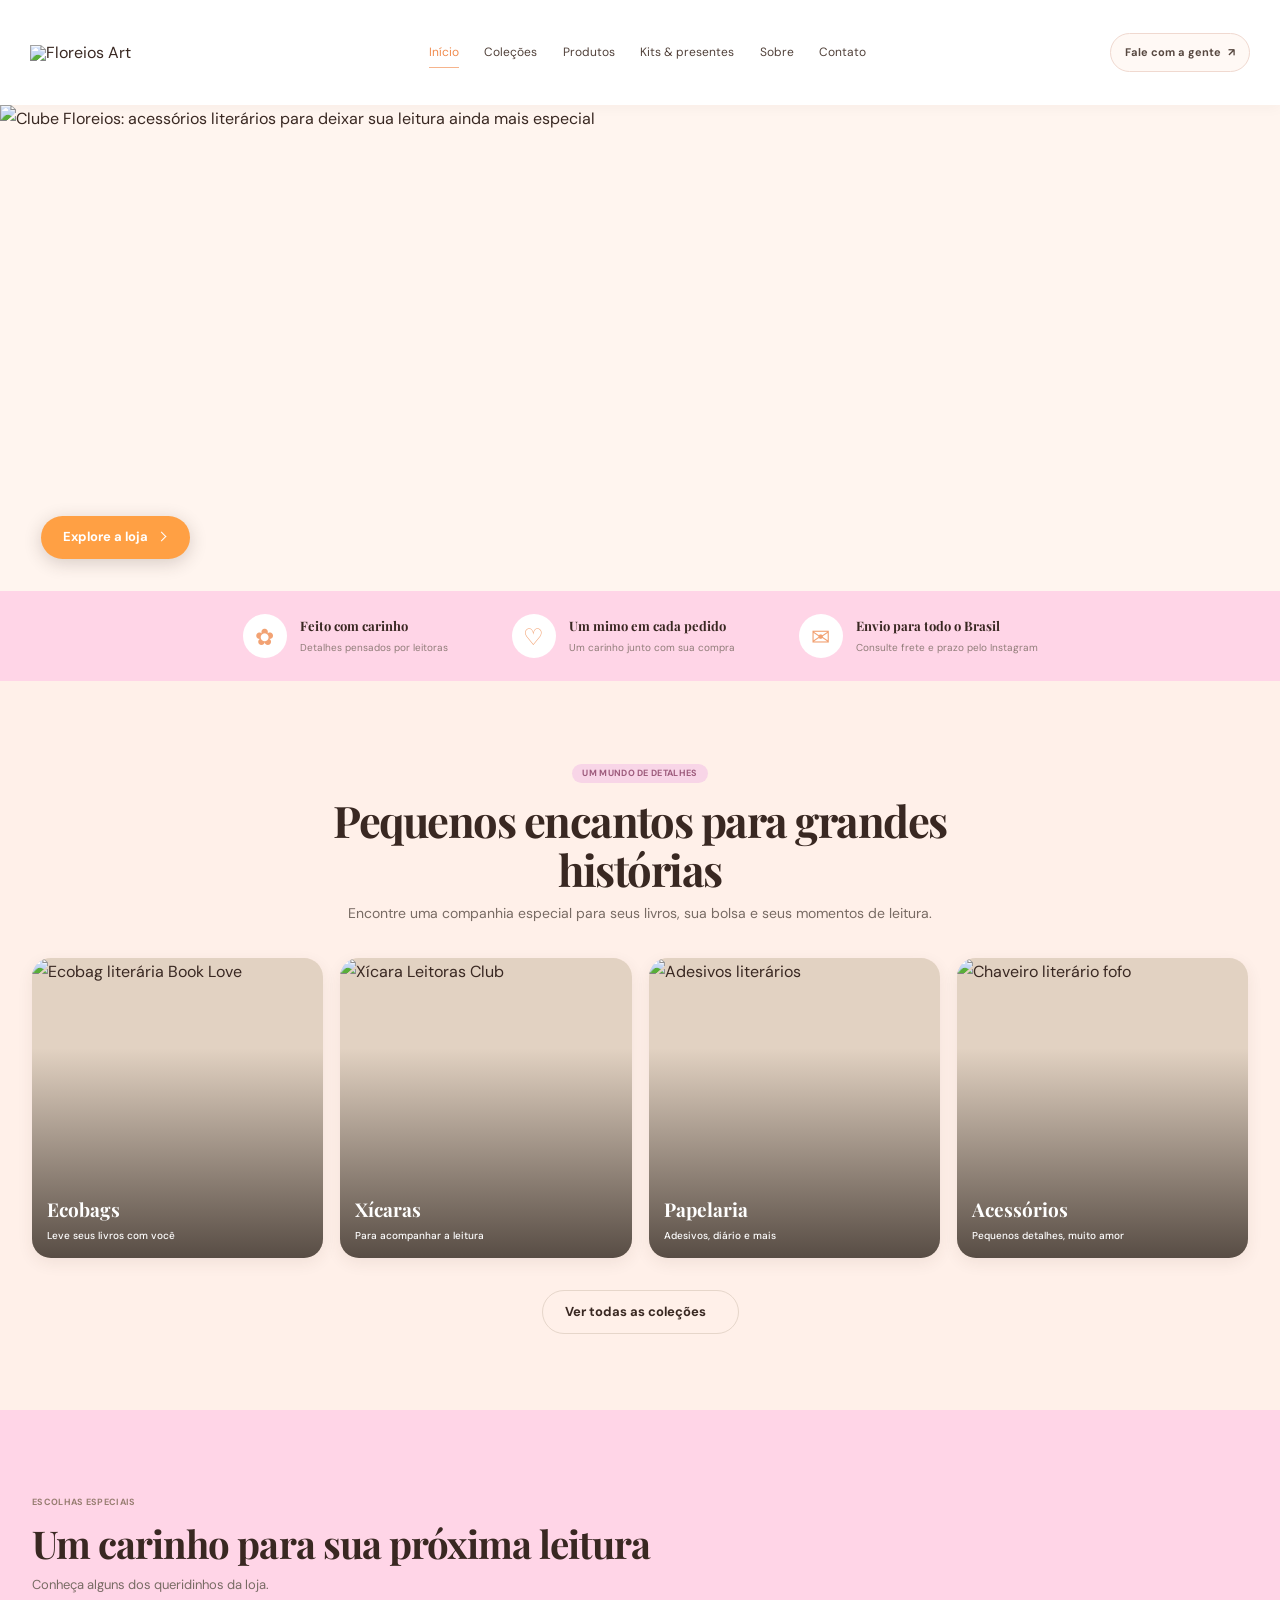
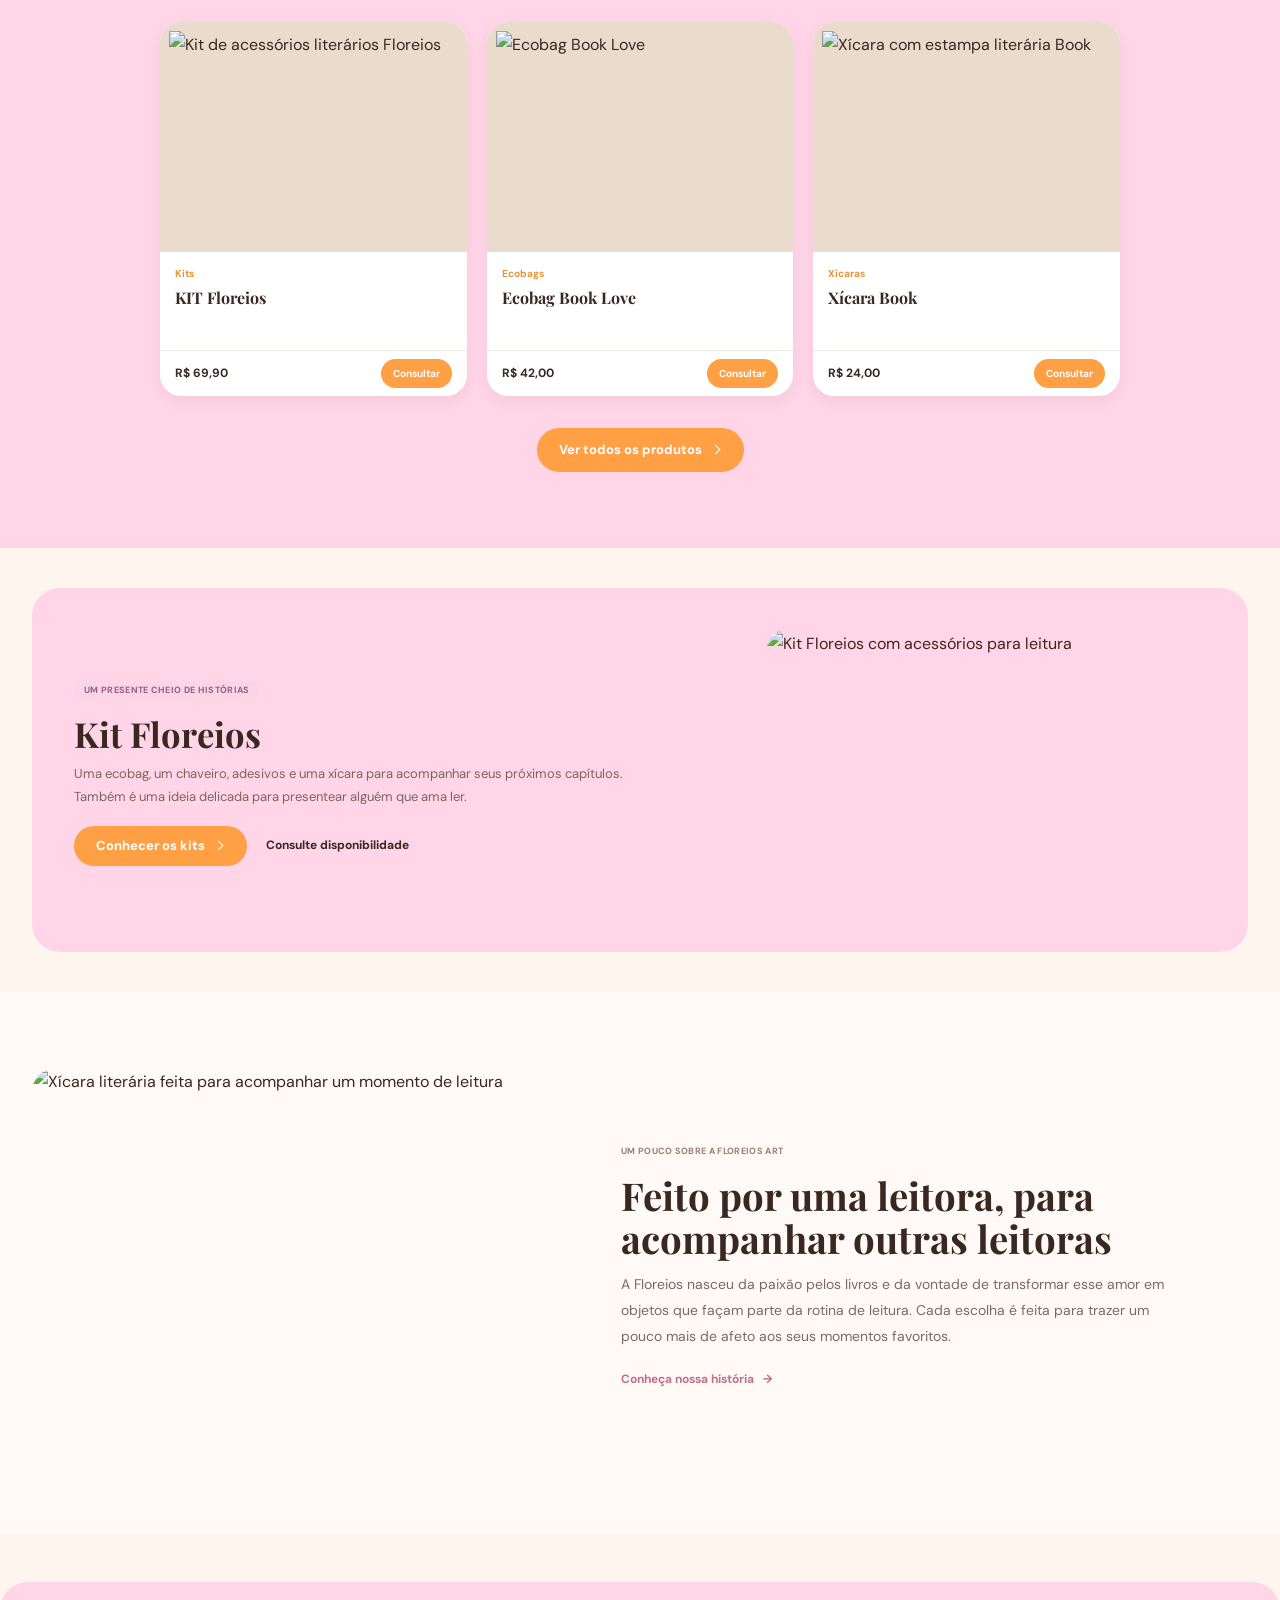
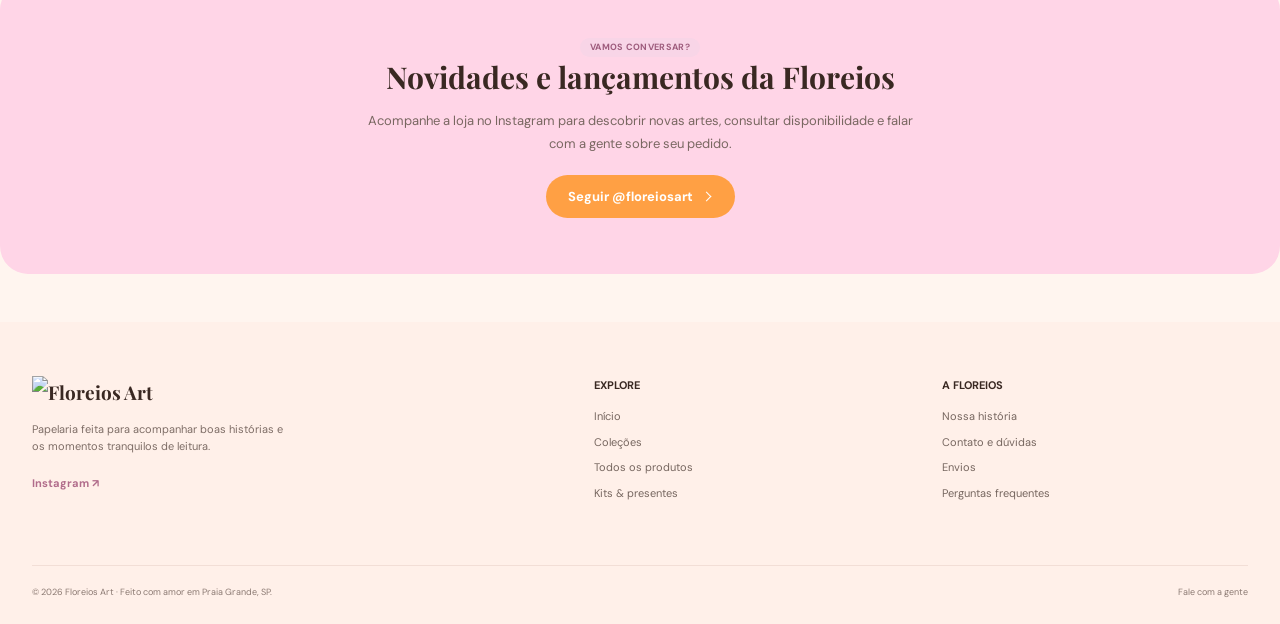
==== index.html @ 0505d7c0 "Adição das telas" ====
<!DOCTYPE html>
<html lang="pt-BR">

<head>
  <meta charset="UTF-8">
  <meta name="viewport" content="width=device-width, initial-scale=1.0">
  <meta name="theme-color" content="#fff2eb">
  <meta name="description"
    content="Papelaria artesanal para quem ama livros. Encontre ecobags, xícaras, adesivos, kits e pequenos presentes literários na Floreios Art.">
  <title>Floreios Art — Papelaria para quem ama livros</title>
  <link rel="icon" href="logos/selofloreios.png" type="image/png">
  <link rel="preconnect" href="https://fonts.googleapis.com">
  <link rel="preconnect" href="https://fonts.gstatic.com" crossorigin>
  <link
    href="https://fonts.googleapis.com/css2?family=DM+Sans:wght@400;500;600;700&family=Playfair+Display:wght@500;600;700&display=swap"
    rel="stylesheet">
  <link rel="stylesheet" href="style.css">
  <script src="store.js" defer></script>
</head>

<body data-page="inicio">
  <header class="site-header">
    <a class="brand" href="index.html" aria-label="Floreios Art, início"><img src="logos/logoprincipal.png"
        alt="Floreios Art" class="brand-name"></a>
    <nav class="main-nav" aria-label="Navegação principal">
      <a class="active" href="index.html" aria-current="page">Início</a><a href="colecoes.html">Coleções</a><a
        href="produtos.html">Produtos</a><a href="kits.html">Kits & presentes</a><a href="sobre.html">Sobre</a><a
        href="contato.html">Contato</a>
    </nav>
    <div class="header-actions"><a class="header-contact" href="https://www.instagram.com/floreiosart/" target="_blank"
        rel="noopener noreferrer">Fale com a gente <span aria-hidden="true">↗</span></a></div>
  </header>

  <main>
    <section id="inicio" class="banner-carousel" role="region" aria-label="Destaques da Floreios Art">
      <div class="banner-carousel__slides">
        <div class="banner-slide active" aria-hidden="false"><img src="produtos/1.png"
            alt="Clube Floreios: acessórios literários para deixar sua leitura ainda mais especial"></div>
        <div class="banner-slide" aria-hidden="true"><img src="produtos/2.png"
            alt="Coleção de adesivos literários para Kindle e livros"></div>
      </div>
      <a class="button button-orange banner-cta" href="colecoes.html">Explore a loja <span class="arrow"
          aria-hidden="true"></span></a>
    </section>

    <section class="benefits" aria-label="O carinho Floreios">
      <div class="benefit"><span class="benefit-icon" aria-hidden="true">✿</span>
        <div><strong>Feito com carinho</strong><small>Detalhes pensados por leitoras</small></div>
      </div>
      <div class="benefit"><span class="benefit-icon" aria-hidden="true">♡</span>
        <div><strong>Um mimo em cada pedido</strong><small>Um carinho junto com sua compra</small></div>
      </div>
      <div class="benefit"><span class="benefit-icon" aria-hidden="true">✉</span>
        <div><strong>Envio para todo o Brasil</strong><small>Consulte frete e prazo pelo Instagram</small></div>
      </div>
    </section>

    <section class="home-collections section-shell">
      <div class="section-heading centered"><span class="eyebrow pink">Um mundo de detalhes</span>
        <h1>Pequenos encantos para grandes histórias</h1>
        <p>Encontre uma companhia especial para seus livros, sua bolsa e seus momentos de leitura.</p>
      </div>
      <div class="collection-grid">
        <a class="collection-card" href="colecoes.html#ecobags"><img src="produtos/ecobag book love.png"
            alt="Ecobag literária Book Love"><span class="collection-caption"><strong>Ecobags</strong><small>Leve seus
              livros com você</small></span></a>
        <a class="collection-card" href="colecoes.html#xicaras"><img src="produtos/xicara leitoras club.jpeg"
            alt="Xícara Leitoras Club"><span class="collection-caption"><strong>Xícaras</strong><small>Para acompanhar a
              leitura</small></span></a>
        <a class="collection-card" href="colecoes.html#papelaria"><img src="produtos/adesivos.png"
            alt="Adesivos literários"><span class="collection-caption"><strong>Papelaria</strong><small>Adesivos, diário
              e mais</small></span></a>
        <a class="collection-card" href="colecoes.html#acessorios"><img src="produtos/chaveiro fofo.png"
            alt="Chaveiro literário fofo"><span class="collection-caption"><strong>Acessórios</strong><small>Pequenos
              detalhes, muito amor</small></span></a>
      </div>
      <div class="center-action"><a class="button button-outline" href="colecoes.html">Ver todas as coleções <span
            class="arrow" aria-hidden="true"></span></a></div>
    </section>

    <section class="favorites section-shell home-favorites">
      <div class="section-heading section-heading-row">
        <div><span class="eyebrow plain">Escolhas especiais</span>
          <h2>Um carinho para sua próxima leitura</h2>
          <p>Conheça alguns dos queridinhos da loja.</p>
        </div>
      </div>
      <div class="product-grid product-grid--featured" data-product-list="featured" aria-live="polite"></div>
      <div class="center-action"><a class="button button-orange" href="produtos.html">Ver todos os produtos <span
            class="arrow" aria-hidden="true"></span></a></div>
    </section>

    <section class="home-kit section-shell">
      <article class="special-box">
        <div class="special-copy"><span class="eyebrow pink">Um presente cheio de histórias</span>
          <h2>Kit Floreios</h2>
          <p>Uma ecobag, um chaveiro, adesivos e uma xícara para acompanhar seus próximos capítulos. Também é uma ideia
            delicada para presentear alguém que ama ler.</p>
          <div class="special-actions"><a class="button button-orange" href="kits.html">Conhecer os kits <span
                class="arrow" aria-hidden="true"></span></a><strong>Consulte disponibilidade</strong></div>
        </div>
        <img src="produtos/KIT PROMOCIONAL.png" alt="Kit Floreios com acessórios para leitura">
      </article>
    </section>

    <section class="home-story section-shell">
      <img src="produtos/WhatsApp Image 2026-08-30 at 13.02.33.jpeg"
        alt="Xícara literária feita para acompanhar um momento de leitura">
      <div class="home-story-copy"><span class="eyebrow plain">Um pouco sobre a Floreios Art</span>
        <h2>Feito por uma leitora, para acompanhar outras leitoras</h2>
        <p>A Floreios nasceu da paixão pelos livros e da vontade de transformar esse amor em objetos que façam parte da
          rotina de leitura. Cada escolha é feita para trazer um pouco mais de afeto aos seus momentos favoritos.</p><a
          class="text-link" href="sobre.html">Conheça nossa história <span aria-hidden="true">→</span></a>
      </div>
    </section>

    <section class="newsletter section-shell"><span class="eyebrow pink">Vamos conversar?</span>
      <h2>Novidades e lançamentos da Floreios</h2>
      <p>Acompanhe a loja no Instagram para descobrir novas artes, consultar disponibilidade e falar com a gente sobre
        seu pedido.</p><a class="button button-orange" href="https://www.instagram.com/floreiosart/" target="_blank"
        rel="noopener noreferrer">Seguir @floreiosart <span class="arrow" aria-hidden="true"></span></a>
    </section>
  </main>

  <footer class="site-footer">
    <div class="footer-brand"><a class="footer-logo" href="index.html"><img src="logos/logoprincipal.png"
          alt="Floreios Art"></a>
      <p>Papelaria feita para acompanhar boas histórias e os momentos tranquilos de leitura.</p><a class="footer-social"
        href="https://www.instagram.com/floreiosart/" target="_blank" rel="noopener noreferrer">Instagram ↗</a>
    </div>
    <div class="footer-column"><strong>Explore</strong><a href="index.html">Início</a><a
        href="colecoes.html">Coleções</a><a href="produtos.html">Todos os produtos</a><a href="kits.html">Kits &
        presentes</a></div>
    <div class="footer-column"><strong>A Floreios</strong><a href="sobre.html">Nossa história</a><a
        href="contato.html">Contato e dúvidas</a><a href="contato.html#envios">Envios</a><a
        href="contato.html#faq">Perguntas frequentes</a></div>
    <div class="footer-bottom"><span>© 2026 Floreios Art · Feito com amor em Praia Grande, SP.</span><a
        href="contato.html">Fale com a gente</a></div>
  </footer>
  <script src="carousel.js" defer></script>
</body>

</html>
---- style.css ----
:root { 
  --ink: #392822; 
  --muted: #786b64; 
  --paper: #fff5ef; 
  --cream: #fff0e9; 
  --pink: #ffd5e7; 
  --pink-deep: #ff9bce; 
  --orange: #ffa044; 
  --green: #9dc96c; 
  --white: #fff; 
  --serif: "Playfair Display", Georgia, serif; 
  --sans: "DM Sans", Arial, sans-serif; 
}

* { 
  box-sizing: border-box; 
}
html { 
  scroll-behavior: smooth; 
}
body { 
  margin: 0; 
  color: var(--ink); 
  background: var(--paper); 
  font-family: var(--sans); 
  font-size: 16px; 
  line-height: 1.7; 
}
img { 
  display: block; 
  width: 100%; 
  object-fit: cover; 
}
a { 
  color: inherit; 
  text-decoration: none; 
}
button, input { 
  font: inherit; 
}

.site-header { 
  position: relative; 
  display: grid; 
  grid-template-rows: 76px 44px; 
  background: var(--white); 
  z-index: 2; 
}
.brand { 
  position: relative; 
  display: flex; 
  flex-direction: column; 
  justify-content: center; 
  align-items: center; 
  justify-self: center; 
  line-height: 1; 
}
.brand-name { 
  position: relative; 
  width: 170px
}
.brand-sparkle { 
  position: absolute; 
  top: -4px; 
  right: -15px; 
  color: #f18ec4; 
  font-family: var(--sans); 
  font-size: 16px; 
  transform: rotate(15deg); 
}
.brand-subtitle { 
  margin-left: 54px; 
  margin-top: -1px; 
  color: #ee83b8; 
  font-family: var(--serif); 
  font-size: 13px; 
  font-style: italic; 
}
.main-nav { 
  display: flex; 
  align-items: center; 
  gap: 36px; 
  padding: 0 max(28px, calc((100% - 1220px) / 2)); 
  background: #ffd5e7; 
  font-size: 13px; 
}
.main-nav a { 
  position: relative; 
  color: #51413a; 
  transition: color .2s ease; 
}
.main-nav a:hover, .main-nav a.active { 
  color: #f18c4f; 
}
.main-nav a.active::after { 
  position: absolute; 
  right: 0; 
  bottom: -5px; 
  left: 0; 
  height: 1px; 
  background: currentColor; 
  content: ""; 
  opacity: .65; 
}
.header-actions { 
  position: absolute; 
  right: max(28px, calc((100% - 1220px) / 2)); 
  bottom: 10px; 
  display: flex; 
  align-items: center; 
  gap: 16px; 
}
.header-actions a { 
  display: inline-flex; 
  align-items: center; 
  justify-content: center; 
  color: #574840; 
}
.header-actions svg { 
  width: 17px; 
  height: 17px; 
  fill: none; 
  stroke: currentColor; 
  stroke-linecap: round; 
  stroke-linejoin: round; 
  stroke-width: 1.8; 
}
.header-actions .bag-link { 
  gap: 3px; 
  padding: 3px 6px; 
  border-radius: 20px; 
  background: rgba(255,255,255,.74); 
  font-size: 10px; 
}
.header-actions .bag-link svg { 
  width: 15px; 
  height: 15px; 
}
.banner-carousel { 
  position: relative; 
  width: 100%; 
  aspect-ratio: 4938 / 1875; 
  overflow: hidden; 
}
.banner-carousel__slides { 
  position: absolute; 
  inset: 0; 
}
.banner-slide { 
  position: absolute; 
  inset: 0; 
  opacity: 0; 
  pointer-events: none; 
  will-change: opacity; 
  transition: opacity 1s cubic-bezier(.22, .61, .36, 1); 
}
.banner-slide.active { 
  opacity: 1; 
  pointer-events: auto; 
}
.banner-slide img { 
  width: 100%; 
  height: 100%; 
  object-fit: cover; 
}
.banner-cta { 
  position: absolute; 
  z-index: 2; 
  bottom: clamp(12px, 2.5vw, 36px); 
  left: clamp(12px, 3.2vw, 48px); 
  box-shadow: 0 4px 18px rgba(57,40,34,.2); 
}
.eyebrow { 
  display: inline-block; 
  padding: 4px 10px; 
  border-radius: 30px; 
  font-size: 9px; 
  font-weight: 700; 
  line-height: 1.2; 
  letter-spacing: .035em; 
  text-transform: uppercase; 
}
.eyebrow.green { 
  color: white; 
  background: var(--green); 
}
.eyebrow.pink { 
  color: #9e5c7d; 
  background: #f8d5e7; 
}
.eyebrow.orange { 
  color: white; 
  background: var(--orange); 
}
.eyebrow.plain { 
  padding: 0; 
  color: #987e72; 
  background: transparent; 
}

.leaf { 
  margin-right: 4px; 
}
h1, h2, h3, p { 
  margin-top: 0; 
}
h1, h2, h3 { 
  font-family: var(--serif); 
  line-height: 1.13; 
}
.hero h1 { 
  margin: 17px 0 14px; 
  font-size: clamp(34px, 3.35vw, 49px); 
  letter-spacing: -.04em; 
}
.hero-copy > p { 
  max-width: 510px; 
  margin-bottom: 21px; 
  color: var(--muted); 
  font-size: 16px; 
  line-height: 1.8; 
}
.hero-buttons, .special-actions { 
  display: flex; 
  align-items: center; 
  gap: 14px; 
}
.button { 
  display: inline-flex; 
  min-height: 46px; 
  align-items: center; 
  justify-content: start; 
  gap: 10px; 
  padding: 0 22px; 
  border: 0; 
  border-radius: 24px; 
  font-size: 13px; 
  font-weight: 700; 
  transition: transform .2s ease, box-shadow .2s ease; 
  cursor: pointer; 
}
.button:hover { 
  transform: translateY(-2px); 
  box-shadow: 0 7px 17px rgba(92,53,38,.12); 
}
.button-orange { 
  color: white; 
  background: var(--orange); 
}
.button-orange .arrow { 
  position: relative; 
  width: 10px; 
  height: 10px; 
}
.button-orange .arrow::before { 
  position: absolute; 
  top: 1px; 
  left: 0; 
  width: 6px; 
  height: 6px; 
  border-top: 1.5px solid currentColor; 
  border-right: 1.5px solid currentColor; 
  content: ""; 
  transform: rotate(45deg); 
}
.button-outline { 
  border: 1px solid #e6d6ca; 
  color: var(--ink); 
  background: transparent; 
}
.button-white { 
  min-height: 39px; 
  color: var(--ink); 
  background: #fff; 
}
.hero-notes { 
  display: flex; 
  flex-wrap: wrap; 
  gap: 24px; 
  margin-top: 25px; 
  color: #72665e; 
  font-size: 11px; 
}
.hero-notes span { 
  position: relative; 
  padding-left: 13px; 
}
.hero-notes span::before { 
  position: absolute; 
  top: 50%; 
  left: 0; 
  width: 5px; 
  height: 5px; 
  border-radius: 50%; 
  background: var(--green); 
  content: ""; 
  transform: translateY(-50%); 
}
.hero-art { 
  position: relative; 
  min-height: 320px; 
}
.hero-glow { 
  position: absolute; 
  top: 25px; 
  left: 14%; 
  width: 70%; 
  height: 85%; 
  border-radius: 50%; 
  background: radial-gradient(ellipse, rgba(255,221,205,.75), rgba(255,245,239,0) 68%); 
}
.tote-art { 
  position: absolute; 
  top: 60px; 
  left: 20%; 
  width: 190px; 
  height: 236px; 
  border-radius: 10px 10px 8px 8px; 
  background: linear-gradient(105deg, #dfd3c2, #fff7e8 42%, #e9decd); 
  box-shadow: 8px 11px 21px rgba(88,62,42,.15); 
  transform: rotate(-4deg); 
}
.tote-art::before { 
  position: absolute; 
  top: -95px; 
  left: 54px; 
  width: 68px; 
  height: 106px; 
  border: 9px solid #c5a580; 
  border-bottom: 0; 
  border-radius: 48% 48% 0 0; 
  content: ""; 
  transform: perspective(100px) rotateX(-5deg); 
}
.tote-art::after { 
  position: absolute; 
  top: -85px; 
  left: 64px; 
  width: 48px; 
  height: 96px; 
  border: 4px solid #f0e7d6; 
  border-bottom: 0; 
  border-radius: 48% 48% 0 0; 
  content: ""; 
}
.tote-handle { 
  position: absolute; 
  z-index: 1; 
  top: -7px; 
  left: 32px; 
  width: 122px; 
  height: 15px; 
  border-radius: 8px; 
  background: linear-gradient(#e8dcc9,#cab495); 
}
.tote-print { 
  position: absolute; 
  top: 83px; 
  left: 22px; 
  display: flex; 
  width: 145px; 
  flex-direction: column; 
  align-items: center; 
  color: #50372d; 
  transform: rotate(-3deg); 
}
.tote-print small { 
  font-size: 13px; 
}
.tote-print strong { 
  color: #ca3b49; 
  font-family: var(--serif); 
  font-size: 27px; 
  font-style: italic; 
  line-height: .95; 
}
.tote-print i { 
  margin-top: 5px; 
  color: #987d6f; 
  font-size: 9px; 
  font-style: normal; 
}
.mug-art { 
  position: absolute; 
  z-index: 2; 
  top: 112px; 
  right: 16%; 
  width: 135px; 
  height: 146px; 
  border-radius: 15px 15px 34px 34px; 
  background: linear-gradient(105deg, #c8c4bd, #fff 24%, #e8e7e1 78%, #c9c7c0); 
  box-shadow: 7px 12px 18px rgba(71,52,39,.18); 
  transform: rotate(4deg); 
}
.mug-art::after { 
  position: absolute; 
  z-index: -1; 
  top: 36px; 
  right: -33px; 
  width: 49px; 
  height: 62px; 
  border: 10px solid #d1d0c8; 
  border-left: 0; 
  border-radius: 0 50% 50% 0; 
  content: ""; 
}
.mug-handle { 
  position: absolute; 
}
.mug-rim { 
  position: absolute; 
  top: 6px; 
  left: 5px; 
  width: calc(100% - 10px); 
  height: 17px; 
  border-radius: 50%; 
  background: #d5d2cc; 
  box-shadow: inset 0 4px 4px rgba(80,70,60,.16); 
}
.mug-copy { 
  position: absolute; 
  top: 37px; 
  left: 0; 
  display: flex; 
  width: 100%; 
  flex-direction: column; 
  align-items: center; 
  color: #555158; 
  font-size: 9px; 
  line-height: 1.15; 
}
.mug-copy i { 
  margin-top: 3px; 
  color: #bc5292; 
  font-family: var(--serif); 
  font-size: 18px; 
  font-weight: 700; 
  line-height: .9; 
  text-align: center; 
}
.mug-copy small { 
  margin-top: 6px; 
  color: #7b706b; 
  font-size: 7px; 
}
.round-seal { 
  position: absolute; 
  right: 3%; 
  bottom: 11px; 
  display: flex; 
  width: 112px; 
  height: 112px; 
  flex-direction: column; 
  align-items: center; 
  justify-content: center; 
  border-radius: 50%; 
  color: white; 
  background: #ff92cb; 
  box-shadow: 0 8px 16px rgba(203,93,149,.23); 
  text-align: center; 
  transform: rotate(8deg); 
}
.round-seal strong { 
  font-size: 11px; 
  line-height: 1.4; 
}
.sparkle { 
  position: absolute; 
  color: #e6a276; 
}
.sparkle-one { 
  top: 46px; 
  left: 14%; 
  font-size: 21px; 
}
.sparkle-two { 
  top: 85px; 
  right: 8%; 
  color: #efa0c9; 
  font-size: 25px; 
}

.benefits { 
  display: flex; 
  justify-content: center;
  grid-template-columns: repeat(4,1fr); 
  align-items: center; 
  gap: 22px; 
  padding: 23px max(32px, calc((100% - 1160px)/2)); 
  background: var(--pink); 
}
.benefit { 
  display: flex; 
  align-items: center; 
  gap: 13px; 
}
.benefit-icon { 
  display: grid; 
  width: 44px; 
  height: 44px; 
  flex: 0 0 44px; 
  place-items: center; 
  border-radius: 50%; 
  color: #f2a273; 
  background: white; 
}
.benefit-icon svg { 
  width: 20px; 
  height: 20px; 
  fill: none; 
  stroke: currentColor; 
  stroke-linecap: round; 
  stroke-linejoin: round; 
  stroke-width: 1.5; 
}
.benefit strong, .benefit small { 
  display: block; 
}
.benefit strong { 
  font-family: var(--serif); 
  font-size: 13px; 
}
.benefit small { 
  margin-top: 2px; 
  color: #907d79; 
  font-size: 10px; 
}

.section-shell { 
  padding: 76px max(32px, calc((100% - 1220px)/2)); 
}
.collections { 
  background: var(--cream); 
}
.section-heading { 
  margin-bottom: 31px; 
}
.section-heading.centered { 
  text-align: center; 
}
.section-heading h2 { 
  margin: 10px 0 6px; 
  font-size: clamp(27px, 2.6vw, 36px); 
  letter-spacing: -.025em; 
}
.section-heading p { 
  margin: 0; 
  color: var(--muted); 
  font-size: 13px; 
}
.collection-grid { 
  display: grid; 
  grid-template-columns: repeat(5,minmax(0,1fr)); 
  gap: 17px; 
}
.collection-card { 
  position: relative; 
  display: block; 
  height: 300px; 
  overflow: hidden; 
  border-radius: 19px; 
  background: #e2d2c2; 
  box-shadow: 0 5px 16px rgba(72,47,35,.08); 
}
.collection-card::after { 
  position: absolute; 
  inset: 30% 0 0; 
  background: linear-gradient(transparent, rgba(29,20,15,.7)); 
  content: ""; 
}
.collection-card img { 
  height: 100%; 
  transition: transform .5s ease; 
}
.collection-card:hover img { 
  transform: scale(1.05); 
}
.count { 
  position: absolute; 
  z-index: 1; 
  top: 12px; 
  left: 12px; 
  padding: 4px 9px; 
  border-radius: 12px; 
  color: white; 
  background: var(--green); 
  font-size: 9px; 
  font-weight: 700; 
}
.collection-caption { 
  position: absolute; 
  z-index: 1; 
  right: 15px; 
  bottom: 14px; 
  left: 15px; 
  color: white; 
}
.collection-caption strong { 
  display: block; 
  font-family: var(--serif); 
  font-size: 19px; 
  line-height: 1.06; 
}
.collection-caption small { 
  display: flex; 
  align-items: center; 
  justify-content: space-between; 
  margin-top: 8px; 
  font-size: 10px; 
}
.collection-caption small { 
  font-weight: 500; 
}
.special-box { 
  display: grid; 
  grid-template-columns: 1.2fr .8fr; 
  align-items: center; 
  gap: 35px; 
  margin-top: 110px; 
  padding: 42px; 
  border-radius: 28px; 
  background: var(--pink); 
}
.special-copy h2 { 
  margin: 14px 0 9px; 
  font-size: clamp(27px, 2.7vw, 37px); 
}
.special-copy p { 
  max-width: 570px; 
  margin-bottom: 18px; 
  color: #79665f; 
  font-size: 13px; 
  line-height: 1.7; 
}
.special-actions { 
  gap: 19px; 
}
.special-actions .button { 
  min-height: 40px; 
}
.special-actions > strong { 
  font-size: 12px; 
}
.special-box > img { 
  height: 280px; 
  border-radius: 19px; 
}

.favorites { 
  background: var(--pink); 
}
.section-heading-row { 
  display: flex; 
  align-items: end; 
  justify-content: space-between; 
}
.section-heading-row h2 { 
  margin: 9px 0 6px; 
}
.slider-arrows { 
  display: flex; 
  gap: 10px; 
  margin-bottom: 4px; 
}
.slider-arrows span { 
  position: relative; 
  display: grid; 
  width: 38px; 
  height: 38px; 
  place-items: center; 
  border-radius: 50%; 
  color: #a4938e; 
  background: white; 
}
.slider-arrows span::before { 
  width: 7px; 
  height: 7px; 
  border-top: 1.5px solid currentColor; 
  border-right: 1.5px solid currentColor; 
  content: ""; 
  transform: rotate(45deg); 
}
.slider-arrows span.left::before { 
  transform: rotate(-135deg); 
}
.slider-arrows span:last-child { 
  color: white; 
  background: var(--orange); 
}
.product-grid { 
  display: grid; 
  grid-template-columns: repeat(4,minmax(0,1fr)); 
  gap: 20px; 
}
.product-card { 
  overflow: hidden; 
  border-radius: 21px; 
  background: white; 
  box-shadow: 0 6px 16px rgba(77,43,48,.06); 
}
.product-image { 
  position: relative; 
  height: 230px; 
  overflow: hidden; 
  background: #eadccc; 
}
.product-image img { 
  height: 100%; 
  transition: transform .45s ease; 
}
.product-card:hover .product-image img { 
  transform: scale(1.04); 
}
.product-tag { 
  position: absolute; 
  top: 12px; 
  left: 12px; 
  padding: 5px 10px; 
  border-radius: 12px; 
  color: white; 
  background: var(--green); 
  font-size: 9px; 
  font-weight: 700; 
}
.save-label { 
  position: absolute; 
  top: 10px; 
  right: 10px; 
  padding: 5px 9px; 
  border-radius: 15px; 
  color: #a44e77; 
  background: white; 
  font-size: 9px; 
  font-weight: 600; 
}
.product-info { 
  padding: 13px 15px 0; 
}
.product-meta { 
  display: flex; 
  justify-content: space-between; 
  color: #8e7a6f; 
  font-size: 10px; 
}
.product-meta span:last-child { 
  color: #e89436; 
  font-weight: 700; 
}
.product-info h3 { 
  min-height: 42px; 
  margin: 7px 0 13px; 
  font-size: 16px; 
}
.product-bottom { 
  display: flex; 
  align-items: center; 
  justify-content: space-between; 
  min-height: 46px; 
  margin: 0 -15px; 
  padding: 0 15px; 
  border-top: 1px solid #f3e6df; 
}
.product-bottom strong { 
  font-size: 13px; 
}
.product-bottom a { 
  display: inline-flex; 
  min-width: 45px; 
  height: 29px; 
  align-items: center; 
  justify-content: center; 
  padding: 0 11px; 
  border-radius: 18px; 
  color: white; 
  background: var(--orange); 
  font-size: 10px; 
  font-weight: 700; 
}
.about { 
  display: grid; 
  grid-template-columns: .9fr 1.1fr; 
  align-items: center; 
  gap: 62px; 
  margin-top: 105px; 
}
.about > img { 
  height: 440px; 
  border-radius: 24px; 
  object-position: center; 
}
.about-copy h2 { 
  max-width: 560px; 
  margin: 10px 0 13px; 
  font-size: clamp(30px, 3vw, 42px); 
}
.about-copy > p { 
  margin-bottom: 13px; 
  color: #77645f; 
  font-size: 13px; 
  line-height: 1.7; 
}
.about-stats { 
  display: flex; 
  gap: 31px; 
  margin: 20px 0 18px; 
}
.about-stats div { 
  display: flex; 
  flex-direction: column; 
}
.about-stats strong { 
  font-family: var(--serif); 
  font-size: 21px; 
}
.about-stats span { 
  color: #8c7771; 
  font-size: 10px; 
}

.testimonials { 
  background: var(--cream); 
}
.testimonial-grid { 
  display: grid; 
  grid-template-columns: repeat(3,minmax(0,1fr)); 
  gap: 20px; 
  margin-top: 35px; 
}
.quote-card { 
  display: flex; 
  min-height: 222px; 
  flex-direction: column; 
  padding: 23px; 
  border-radius: 20px; 
  background: white; 
  box-shadow: 0 7px 17px rgba(83,49,40,.035); 
}
.stars { 
  margin-bottom: 10px; 
  color: #bf8050; 
  font-size: 10px; 
  font-weight: 700; 
  letter-spacing: .02em; 
}
.quote-card > p { 
  flex: 1; 
  margin-bottom: 18px; 
  color: #5e504a; 
  font-family: var(--serif); 
  font-size: 14px; 
  line-height: 1.5; 
}
.reviewer { 
  display: flex; 
  align-items: center; 
  gap: 10px; 
}
.reviewer img { 
  width: 38px; 
  height: 38px; 
  border-radius: 50%; 
}
.reviewer strong, .reviewer small { 
  display: block; 
}
.reviewer strong { 
  font-size: 11px; 
}
.reviewer small { 
  color: #918078; 
  font-size: 10px; 
}
.newsletter { 
  display: flex; 
  min-height: 330px; 
  flex-direction: column; 
  align-items: center; 
  justify-content: center; 
  margin-top: 105px; 
  padding: 45px 24px; 
  border-radius: 28px; 
  background: var(--pink); 
  text-align: center; 
}
.newsletter h2 { 
  margin: 4px 0 7px; 
  font-size: 30px; 
}
.newsletter p { 
  margin-bottom: 17px; 
  color: #796761; 
  font-size: 12px; 
}
.newsletter form { 
  display: flex; 
  width: min(100%, 490px); 
  gap: 8px; 
}
.newsletter input { 
  min-width: 0; 
  flex: 1; 
  padding: 0 17px; 
  border: 1px solid #f1e3e6; 
  border-radius: 23px; 
  outline: none; 
  background: white; 
  font-size: 11px; 
}
.newsletter input:focus { 
  border-color: #eaa1c2; 
  box-shadow: 0 0 0 3px rgba(234,161,194,.18); 
}
.newsletter form .button { 
  min-height: 42px; 
}
.newsletter > small { 
  margin-top: 18px; 
  color: #99857f; 
  font-size: 9px; 
}

.site-footer { 
  display: grid; 
  grid-template-columns: 1.7fr repeat(3,1fr); 
  gap: 45px; 
  padding: 54px max(32px, calc((100% - 1220px)/2)) 24px; 
  background: #fff0e9; 
}
.footer-logo { 
  display: inline-flex; 
  align-items: center; 
  gap: 8px; 
  font-family: var(--serif); 
  font-size: 19px; 
  font-weight: 700; 
}
.footer-brand p { 
  max-width: 260px; 
  margin: 12px 0; 
  color: #7e6d66; 
  font-size: 11px; 
  line-height: 1.6; 
}
.social-links { 
  display: flex; 
  gap: 8px; 
}
.social-links a { 
  display: grid; 
  width: 38px; 
  height: 38px; 
  place-items: center; 
  border-radius: 50%; 
  color: #725d54; 
  background: white; 
  font-size: 8px; 
  font-weight: 700; 
}
.footer-column { 
  display: flex; 
  flex-direction: column; 
  align-items: flex-start; 
  gap: 7px; 
  font-size: 10px; 
}
.footer-column strong { 
  margin-bottom: 5px; 
  font-size: 11px; 
  text-transform: uppercase; 
}
.footer-column a { 
  color: #76665f; 
}
.footer-column a:hover, .footer-bottom a:hover { 
  color: #ed8db8; 
}
.footer-bottom { 
  grid-column: 1/-1; 
  display: flex; 
  align-items: center; 
  justify-content: space-between; 
  margin-top: 20px; 
  padding-top: 19px; 
  border-top: 1px solid #f2ded6; 
  color: #8b7972; 
  font-size: 9px; 
}
.footer-bottom div { 
  display: flex; 
  gap: 20px; 
}
.visually-hidden { 
  position: absolute; 
  width: 1px; 
  height: 1px; 
  overflow: hidden; 
  clip: rect(0,0,0,0); 
  white-space: nowrap; 
  clip-path: inset(50%); 
}

@media (min-width: 1440px) { 
  .hero { 
    min-height: 480px; 
  }
  .hero-art { 
    min-height: 355px; 
  }
  .collection-card { 
    height: 330px; 
  }
}

@media (max-width: 900px) { 
  .main-nav { 
    gap: 24px; 
  }
  .hero { 
    grid-template-columns: 1fr .85fr; 
    min-height: 405px; 
    gap: 12px; 
    padding-inline: 28px; 
  }
  .hero h1 { 
    font-size: 37px; 
  }
  .hero-copy > p { 
    font-size: 12px; 
  }
  .hero-art { 
    transform: scale(.86); 
    transform-origin: center right; 
  }
  .benefits { 
    grid-template-columns: repeat(2,1fr); 
    row-gap: 17px; 
  }
  .collection-grid { 
    grid-template-columns: repeat(3,minmax(0,1fr)); 
  }
  .collection-card { 
    height: 270px; 
  }
  .product-grid { 
    grid-template-columns: repeat(2,minmax(0,1fr)); 
    gap: 20px; 
  }
  .product-image { 
    height: 260px; 
  }
  .about { 
    gap: 32px; 
  }
  .about > img { 
    height: 390px; 
  }
  .site-footer { 
    gap: 30px; 
  }
}

@media (max-width: 600px) { 
  body { 
    font-size: 13px; 
  }
  .site-header { 
    grid-template-rows: 70px 43px; 
  }
  .brand-name { 
    font-size: 30px; 
  }
  .main-nav { 
    gap: 23px; 
    overflow-x: auto; 
    padding: 0 18px; 
    scrollbar-width: none; 
    white-space: nowrap; 
    font-size: 11px; 
  }
  .main-nav::-webkit-scrollbar { 
    display: none; 
  }
  .header-actions { 
    right: 14px; 
    bottom: auto; 
    top: 24px; 
    gap: 9px; 
  }
  .header-actions a:first-child { 
    display: none; 
  }
  .header-actions svg { 
    width: 15px; 
    height: 15px; 
  }
  .hero { 
    display: flex; 
    min-height: auto; 
    flex-direction: column; 
    align-items: stretch; 
    gap: 5px; 
    padding: 43px 22px 30px; 
  }
  .hero-copy { 
    max-width: none; 
  }
  .hero h1 { 
    margin-top: 13px; 
    font-size: clamp(34px, 9vw, 44px); 
  }
  .desktop-break { 
    display: none; 
  }
  .hero-copy > p { 
    max-width: none; 
    font-size: 12px; 
  }
  .hero-buttons { 
    gap: 9px; 
  }
  .button { 
    min-height: 39px; 
    padding-inline: 15px; 
    font-size: 11px; 
  }
  .hero-notes { 
    gap: 8px 16px; 
    margin-top: 17px; 
    font-size: 9px; 
  }
  .hero-art { 
    width: 100%; 
    min-height: 290px; 
    margin-top: 12px; 
    transform: scale(.82); 
    transform-origin: top center; 
  }
  .tote-art { 
    left: 18%; 
  }
  .mug-art { 
    right: 15%; 
  }
  .round-seal { 
    right: 4%; 
    bottom: 0; 
    width: 90px; 
    height: 90px; 
  }
  .benefits { 
    grid-template-columns: 1fr 1fr; 
    gap: 16px 10px; 
    padding: 20px 17px; 
  }
  .benefit { 
    align-items: flex-start; 
    gap: 9px; 
  }
  .benefit-icon { 
    width: 34px; 
    height: 34px; 
    flex-basis: 34px; 
  }
  .benefit-icon svg { 
    width: 17px; 
    height: 17px; 
  }
  .benefit strong { 
    font-size: 11px; 
    line-height: 1.2; 
  }
  .benefit small { 
    font-size: 9px; 
    line-height: 1.3; 
  }
  .section-shell { 
    padding: 55px 18px; 
  }
  .section-heading { 
    margin-bottom: 25px; 
  }
  .section-heading h2 { 
    font-size: 27px; 
  }
  .section-heading p { 
    font-size: 11px; 
  }
  .collection-grid { 
    grid-template-columns: repeat(2,minmax(0,1fr)); 
    gap: 12px; 
  }
  .collection-card { 
    height: 235px; 
    border-radius: 15px; 
  }
  .collection-caption { 
    right: 12px; 
    bottom: 12px; 
    left: 12px; 
  }
  .collection-caption strong { 
    font-size: 17px; 
  }
  .special-box { 
    grid-template-columns: 1fr; 
    gap: 21px; 
    margin-top: 57px; 
    padding: 23px; 
    border-radius: 22px; 
  }
  .special-copy h2 { 
    font-size: 27px; 
  }
  .special-copy p { 
    font-size: 11px; 
  }
  .special-actions { 
    flex-wrap: wrap; 
    gap: 12px; 
  }
  .special-box > img { 
    height: 230px; 
    grid-row: 1; 
    border-radius: 15px; 
  }
  .section-heading-row { 
    align-items: flex-end; 
  }
  .section-heading-row h2 { 
    max-width: 240px; 
    font-size: 27px; 
  }
  .slider-arrows { 
    gap: 5px; 
  }
  .slider-arrows span { 
    width: 30px; 
    height: 30px; 
    font-size: 20px; 
  }
  .product-grid { 
    grid-template-columns: repeat(2,minmax(0,1fr)); 
    gap: 12px; 
  }
  .product-card { 
    border-radius: 15px; 
  }
  .product-image { 
    height: 180px; 
  }
  .product-tag { 
    top: 8px; 
    left: 8px; 
    padding: 4px 7px; 
    font-size: 8px; 
  }
  .save-label { 
    top: 7px; 
    right: 7px; 
    padding: 4px 7px; 
  }
  .product-info { 
    padding: 10px 11px 0; 
  }
  .product-meta { 
    font-size: 8px; 
  }
  .product-info h3 { 
    min-height: 42px; 
    margin: 6px 0 10px; 
    font-size: 13px; 
  }
  .product-bottom { 
    min-height: 40px; 
    margin-inline: -11px; 
    padding-inline: 11px; 
  }
  .product-bottom strong { 
    font-size: 11px; 
  }
  .product-bottom a { 
    min-width: 39px; 
    height: 27px; 
    padding-inline: 9px; 
    font-size: 9px; 
  }
  .about { 
    grid-template-columns: 1fr; 
    gap: 24px; 
    margin-top: 63px; 
  }
  .about > img { 
    height: 300px; 
  }
  .about-copy h2 { 
    font-size: 31px; 
  }
  .about-copy > p { 
    font-size: 11px; 
  }
  .about-stats { 
    gap: 19px; 
  }
  .about-stats strong { 
    font-size: 19px; 
  }
  .about-stats span { 
    font-size: 8px; 
  }
  .testimonial-grid { 
    grid-template-columns: 1fr; 
    gap: 12px; 
    margin-top: 26px; 
  }
  .quote-card { 
    min-height: 185px; 
    padding: 19px; 
  }
  .quote-card > p { 
    font-size: 13px; 
  }
  .newsletter { 
    min-height: 295px; 
    margin-top: 55px; 
    padding: 30px 18px; 
    border-radius: 22px; 
  }
  .newsletter h2 { 
    font-size: 25px; 
  }
  .newsletter p { 
    font-size: 11px; 
  }
  .newsletter form { 
    flex-direction: column; 
  }
  .newsletter input { 
    min-height: 42px; 
  }
  .newsletter form .button { 
    min-height: 40px; 
  }
  .site-footer { 
    grid-template-columns: 1fr 1fr; 
    gap: 28px 20px; 
    padding: 40px 20px 20px; 
  }
  .footer-brand { 
    grid-column: 1/-1; 
  }
  .footer-brand p { 
    max-width: 310px; 
  }
  .footer-column { 
    font-size: 9px; 
  }
  .footer-bottom { 
    flex-direction: column; 
    align-items: flex-start; 
    gap: 12px; 
    margin-top: 4px; 
    line-height: 1.5; 
  }
  .footer-bottom div { 
    gap: 16px; 
  }
}

@media (prefers-reduced-motion: reduce) { 
  *, *::before, *::after { 
    scroll-behavior: auto !important; 
    transition-duration: .01ms !important; 
  }
  .banner-slide { 
    transition: none; 
  }
}

/* Páginas da loja */
.site-header {
  display: flex;
  min-height: 105px;
  grid-template-rows: none;
  align-items: center;
  justify-content: space-between;
  gap: 24px;
  padding: 12px max(24px, calc((100% - 1220px) / 2));
  box-shadow: 0 2px 14px rgba(57, 40, 34, .04);
}
.brand { flex: 0 0 150px; }
.brand-name { width: 155px; height: auto; margin: 0; }
.main-nav {
  flex: 1;
  justify-content: center;
  gap: clamp(13px, 2vw, 29px);
  padding: 0;
  background: transparent;
  font-size: 12px;
}
.main-nav a { white-space: nowrap; }
.header-actions { position: static; flex: 0 0 auto; }
.header-contact {
  display: inline-flex;
  align-items: center;
  gap: 7px;
  padding: 9px 14px;
  border: 1px solid #f0d9d0;
  border-radius: 24px;
  color: #775147;
  background: #fff9f5;
  font-size: 11px;
  font-weight: 700;
  white-space: nowrap;
  transition: background .2s ease, border-color .2s ease;
}
.header-contact:hover { border-color: #f3b5ce; background: #fff0f6; }
.banner-carousel { aspect-ratio: 2.634 / 1; }
.banner-cta { min-height: 43px; }
.benefits { display: flex; grid-template-columns: none; flex-wrap: wrap; justify-content: center; gap: clamp(24px, 5vw, 78px); }
.benefit-icon { font-family: var(--serif); font-size: 23px; }
.home-collections { background: var(--cream); }
.home-collections .section-heading { max-width: 700px; margin-inline: auto; margin-bottom: 32px; }
.home-collections .section-heading h1 { margin: 12px 0 8px; font-size: clamp(32px, 3.4vw, 46px); letter-spacing: -.035em; }
.home-collections .section-heading p { font-size: 14px; }
.collection-grid { grid-template-columns: repeat(4, minmax(0, 1fr)); }
.collection-card { min-height: 280px; }
.center-action { display: flex; justify-content: center; margin-top: 32px; }
.center-action .button { min-height: 44px; }
.home-favorites { background: var(--pink); }
.home-favorites .section-heading { margin-bottom: 26px; }
.home-favorites .section-heading h2 { max-width: 620px; font-size: clamp(29px, 3vw, 39px); }
.home-favorites .section-heading p { margin-top: 8px; }
.product-grid--featured { grid-template-columns: repeat(3, minmax(0, 1fr)); max-width: 960px; margin-inline: auto; }
.product-image { display: block; }
.product-image img { object-fit: contain; padding: 9px; }
.product-info { padding-bottom: 0; }
.product-info h3 { min-height: 48px; }
.product-bottom { gap: 8px; }
.product-bottom strong { font-size: 12px; }
.product-bottom a { min-width: auto; padding-inline: 12px; white-space: nowrap; }
.home-kit { padding-top: 40px; padding-bottom: 40px; }
.home-kit .special-box { margin-top: 0; }
.special-box > img { object-fit: cover; }
.home-story {
  display: grid;
  grid-template-columns: .9fr 1.1fr;
  align-items: center;
  gap: clamp(28px, 6vw, 76px);
  background: #fffaf6;
}
.home-story > img { height: 390px; border-radius: 24px; object-position: center; }
.home-story-copy h2 { max-width: 590px; margin: 12px 0; font-size: clamp(31px, 3vw, 42px); }
.home-story-copy p { max-width: 560px; color: var(--muted); font-size: 14px; line-height: 1.85; }
.text-link { display: inline-flex; align-items: center; gap: 9px; color: #bd6f8f; font-size: 12px; font-weight: 700; }
.text-link:hover { color: #ed8c4d; }
.newsletter.section-shell { min-height: 0; margin: 48px auto; padding: 56px 24px; }
.newsletter > p { max-width: 560px; margin: 7px 0 20px; font-size: 13px; line-height: 1.8; }
.newsletter .button { min-height: 43px; }
.site-footer { grid-template-columns: 1.7fr 1fr 1fr; gap: 42px; }
.footer-logo img { width: 158px; height: auto; object-fit: contain; }
.footer-social { color: #b16c8b; font-size: 11px; font-weight: 700; }
.footer-social:hover { color: #e88d53; }
.footer-column { font-size: 11px; }
.footer-bottom { grid-column: 1 / -1; }
.page-intro {
  padding-top: 68px;
  padding-bottom: 51px;
  background: var(--cream);
  text-align: center;
}
.page-intro h1 { max-width: 850px; margin: 13px auto 11px; font-size: clamp(37px, 5vw, 57px); letter-spacing: -.04em; }
.page-intro > p { max-width: 650px; margin: 0 auto; color: var(--muted); font-size: 14px; line-height: 1.8; }
.breadcrumbs { display: flex; justify-content: center; gap: 10px; margin-top: 25px; color: #9a8278; font-size: 10px; }
.breadcrumbs a:hover { color: #cf7b9c; }
.catalog { padding-top: 58px; }
.catalog-topline { display: flex; align-items: end; justify-content: space-between; gap: 20px; margin-bottom: 22px; }
.catalog-topline h2 { margin: 0 0 5px; font-size: 32px; }
.catalog-topline p { margin: 0; color: #907d74; font-size: 11px; }
.catalog-toolbar { display: flex; gap: 12px; margin-bottom: 24px; }
.catalog-search, .filter-label { display: flex; min-height: 48px; align-items: center; gap: 10px; padding: 0 15px; border: 1px solid #efdfd7; border-radius: 14px; background: white; }
.catalog-search { flex: 1; }
.catalog-search svg { width: 18px; height: 18px; flex: 0 0 18px; fill: none; stroke: #967e73; stroke-linecap: round; stroke-width: 1.7; }
.catalog-search input { width: 100%; min-width: 0; border: 0; outline: 0; color: var(--ink); background: transparent; font-size: 12px; }
.catalog-search input::placeholder { color: #a4938a; }
.filter-label { color: #806e65; font-size: 10px; font-weight: 700; white-space: nowrap; }
.filter-label select { max-width: 180px; border: 0; outline: 0; color: var(--ink); background: transparent; font: inherit; }
.catalog-grid { grid-template-columns: repeat(4, minmax(0, 1fr)); }
.catalog-grid .product-image { height: 245px; background: #f8eee8; }
.catalog-grid .product-info h3 { min-height: 47px; }
.catalog-note { max-width: 760px; margin: 25px auto 0; color: #8d7a72; font-size: 10px; text-align: center; }
.empty-state { display: flex; flex-direction: column; align-items: center; gap: 7px; padding: 56px 15px; border-radius: 18px; color: #806e65; background: #fffaf6; text-align: center; }
.empty-state strong { color: var(--ink); font-family: var(--serif); font-size: 21px; }
.empty-state span { font-size: 12px; }
.catalog-help, .collection-bottom {
  display: flex;
  align-items: center;
  justify-content: space-between;
  gap: 25px;
  margin-top: 45px;
  margin-bottom: 60px;
  border-radius: 24px;
  background: var(--pink);
}
.catalog-help h2, .collection-bottom h2 { margin: 9px 0 5px; font-size: clamp(27px, 3vw, 36px); }
.catalog-help p, .collection-bottom p { max-width: 600px; margin: 0; color: #79665f; font-size: 12px; }
.catalog-help .button, .collection-bottom .button { flex: 0 0 auto; }
.collection-directory { padding-top: 60px; padding-bottom: 10px; }
.collection-feature { display: grid; grid-template-columns: 1fr 1fr; align-items: center; gap: clamp(28px, 6vw, 85px); margin-bottom: 70px; scroll-margin-top: 20px; }
.collection-feature--reverse .collection-feature-image { order: 2; }
.collection-feature-image { position: relative; display: block; min-height: 320px; height: 420px; overflow: hidden; border-radius: 24px; background: #eadccc; }
.collection-feature-image::after { position: absolute; inset: 45% 0 0; background: linear-gradient(transparent, rgba(29,20,15,.62)); content: ""; }
.collection-feature-image img { width: 100%; height: 100%; transition: transform .5s ease; }
.collection-feature-image:hover img { transform: scale(1.035); }
.collection-feature-image > span { position: absolute; z-index: 1; right: 22px; bottom: 20px; left: 22px; color: white; font-family: var(--serif); font-size: 21px; }
.collection-feature-copy h2 { margin: 12px 0 10px; font-size: clamp(34px, 4vw, 47px); }
.collection-feature-copy p { max-width: 465px; margin-bottom: 18px; color: var(--muted); font-size: 13px; line-height: 1.85; }
.collection-bottom { padding: 35px 40px; }
.kit-detail { display: grid; grid-template-columns: 1.05fr .95fr; align-items: center; gap: clamp(38px, 7vw, 90px); padding-top: 70px; padding-bottom: 72px; }
.kit-detail-image { position: relative; }
.kit-detail-image > img { height: 500px; border-radius: 25px; background: #f7e9e1; object-fit: contain; }
.kit-stamp { position: absolute; right: -18px; bottom: 22px; display: grid; width: 112px; height: 112px; place-content: center; border: 7px solid #fff9f5; border-radius: 50%; color: white; background: #ed92bd; font-family: var(--serif); font-size: 13px; line-height: 1.35; text-align: center; transform: rotate(8deg); }
.kit-detail-copy h2 { max-width: 540px; margin: 12px 0; font-size: clamp(33px, 4vw, 48px); }
.kit-detail-copy > p { color: var(--muted); font-size: 13px; line-height: 1.8; }
.kit-includes { display: grid; gap: 11px; margin: 22px 0; padding: 0; list-style: none; }
.kit-includes li { position: relative; padding-left: 25px; color: #5f4b42; font-size: 12px; }
.kit-includes li::before { position: absolute; left: 0; color: #cf7b9c; content: "✿"; }
.kit-detail-copy .muted-copy { color: #907d74; font-size: 11px; }
.kit-detail-copy .button { margin-top: 5px; }
.gift-guide { background: var(--cream); }
.gift-guide .section-heading h2, .values-section .section-heading h2 { font-size: clamp(30px, 3.5vw, 40px); }
.gift-grid, .value-grid { display: grid; grid-template-columns: repeat(3, minmax(0, 1fr)); gap: 20px; }
.gift-grid article, .value-grid article { padding: 27px; border: 1px solid #f0e3dc; border-radius: 20px; background: white; }
.gift-grid article > span, .value-grid article > span { color: #d787a7; font-family: var(--serif); font-size: 27px; }
.gift-grid h3, .value-grid h3 { margin: 10px 0 7px; font-size: 19px; }
.gift-grid p, .value-grid p { margin: 0; color: var(--muted); font-size: 11px; line-height: 1.8; }
.story-page { display: grid; grid-template-columns: .9fr 1.1fr; align-items: center; gap: clamp(35px, 7vw, 90px); padding-top: 70px; padding-bottom: 75px; }
.story-page-image img { height: 510px; border-radius: 25px; }
.story-page-copy h2 { max-width: 590px; margin: 12px 0; font-size: clamp(32px, 3.8vw, 47px); }
.story-page-copy p { color: var(--muted); font-size: 12px; line-height: 1.9; }
.story-page-copy .button { margin-top: 7px; }
.values-section { background: var(--cream); }
.contact-card { display: grid; grid-template-columns: 1.3fr .7fr; gap: 30px; margin-top: 50px; margin-bottom: 35px; padding-top: 45px; padding-bottom: 45px; border-radius: 25px; background: #fff8f3; }
.contact-card-copy h2 { max-width: 560px; margin: 12px 0; font-size: clamp(33px, 4vw, 47px); }
.contact-card-copy > p { max-width: 520px; color: var(--muted); font-size: 13px; line-height: 1.8; }
.contact-card-copy > small { display: block; margin-top: 12px; color: #8f7b73; font-size: 9px; }
.contact-note { display: flex; flex-direction: column; align-items: flex-start; justify-content: center; padding: 27px; border-radius: 19px; background: var(--pink); }
.contact-note > span { color: #bc6d90; font-size: 31px; }
.contact-note strong { margin-top: 8px; font-family: var(--serif); font-size: 20px; line-height: 1.3; }
.contact-note p { margin: 9px 0 0; color: #79665f; font-size: 11px; line-height: 1.7; }
.order-steps { padding-top: 48px; padding-bottom: 58px; }
.steps-grid { display: grid; grid-template-columns: repeat(3, minmax(0, 1fr)); gap: 18px; }
.steps-grid article { padding: 23px; border-radius: 19px; background: #fffaf6; }
.steps-grid article > span { color: #d383a4; font-family: var(--serif); font-size: 27px; }
.steps-grid h3 { margin: 10px 0 6px; font-size: 18px; }
.steps-grid p { min-height: 54px; margin-bottom: 12px; color: var(--muted); font-size: 11px; line-height: 1.7; }
.steps-grid a { color: #b86c8c; font-size: 10px; font-weight: 700; }
.faq-section { background: var(--cream); }
.faq-section .section-heading h2 { margin: 10px 0 6px; font-size: 35px; }
.faq-section .section-heading p { margin: 0; color: var(--muted); font-size: 12px; }
.faq-list { max-width: 860px; margin: 25px auto 0; }
.faq-list details { border-bottom: 1px solid #ead9d1; }
.faq-list summary { position: relative; padding: 18px 36px 18px 0; color: #4c3931; cursor: pointer; font-family: var(--serif); font-size: 17px; list-style: none; }
.faq-list summary::-webkit-details-marker { display: none; }
.faq-list summary::after { position: absolute; top: 18px; right: 5px; color: #c77999; content: "+"; font-family: var(--sans); font-size: 20px; }
.faq-list details[open] summary::after { content: "−"; }
.faq-list details p { max-width: 760px; margin: 0; padding: 0 32px 18px 0; color: #786b64; font-size: 12px; line-height: 1.8; }

@media (max-width: 1050px) {
  .site-header { gap: 15px; padding-inline: 22px; }
  .brand { flex-basis: 125px; }
  .brand-name { width: 138px; }
  .main-nav { gap: 13px; font-size: 10px; }
  .header-contact { padding: 8px 10px; font-size: 10px; }
  .catalog-grid { grid-template-columns: repeat(3, minmax(0, 1fr)); }
}
@media (max-width: 760px) {
  .site-header { position: relative; min-height: 0; flex-wrap: wrap; justify-content: center; gap: 0; padding: 10px 0 0; }
  .brand { flex: 0 0 auto; min-height: 54px; }
  .brand-name { width: 140px; }
  .header-actions { position: absolute; top: 18px; right: 15px; }
  .header-contact { padding: 7px 9px; font-size: 9px; }
  .main-nav { flex: 1 0 100%; justify-content: flex-start; gap: 22px; overflow-x: auto; padding: 0 18px; scrollbar-width: none; white-space: nowrap; font-size: 11px; }
  .main-nav::-webkit-scrollbar { display: none; }
  .banner-carousel { aspect-ratio: 1.7 / 1; }
  .benefits { gap: 17px 24px; }
  .collection-grid { grid-template-columns: repeat(2, minmax(0, 1fr)); }
  .collection-card { min-height: 220px; height: 240px; }
  .product-grid--featured { grid-template-columns: repeat(2, minmax(0, 1fr)); max-width: 570px; }
  .home-story, .story-page { grid-template-columns: 1fr; gap: 28px; }
  .home-story > img { height: 320px; }
  .home-story-copy h2 { font-size: 32px; }
  .catalog-grid { grid-template-columns: repeat(2, minmax(0, 1fr)); }
  .collection-feature { gap: 26px; margin-bottom: 48px; }
  .collection-feature-image { min-height: 260px; height: 340px; }
  .kit-detail { gap: 38px; }
  .kit-detail-image > img { height: 400px; }
  .story-page-image img { height: 400px; }
  .contact-card { grid-template-columns: 1fr; }
  .contact-note { min-height: 170px; }
  .site-footer { grid-template-columns: 1.5fr 1fr; gap: 30px 22px; }
  .footer-bottom { grid-column: 1 / -1; }
}
@media (max-width: 600px) {
  .banner-carousel { aspect-ratio: 1.35 / 1; }
  .banner-cta { bottom: 10px; left: 10px; min-height: 34px; padding-inline: 12px; font-size: 9px; }
  .benefits { justify-content: flex-start; gap: 15px 9px; padding: 18px 14px; }
  .benefit { flex: 1 1 145px; }
  .benefit-icon { width: 32px; height: 32px; flex-basis: 32px; font-size: 18px; }
  .benefit strong { font-size: 10px; }
  .benefit small { font-size: 8px; }
  .home-collections .section-heading h1 { font-size: 31px; }
  .home-collections .section-heading p { font-size: 11px; }
  .collection-grid { gap: 10px; }
  .collection-card { min-height: 200px; height: 200px; }
  .collection-caption strong { font-size: 15px; }
  .collection-caption small { font-size: 8px; }
  .home-favorites .section-heading h2 { font-size: 26px; }
  .product-grid--featured { grid-template-columns: 1fr 1fr; gap: 10px; }
  .product-grid--featured .product-card:last-child { display: block; }
  .product-grid--featured .product-image { height: 160px; }
  .product-grid--featured .product-info h3 { font-size: 12px; }
  .product-bottom { flex-wrap: wrap; padding-block: 7px; }
  .product-bottom a { min-height: 25px; }
  .home-kit { padding: 28px 14px; }
  .home-kit .special-box { margin: 0; }
  .home-story { gap: 22px; }
  .home-story > img { height: 250px; }
  .newsletter.section-shell { margin: 28px 14px; padding: 35px 18px; }
  .newsletter h2 { font-size: 25px; }
  .page-intro { padding: 46px 18px 36px; }
  .page-intro h1 { font-size: 36px; }
  .page-intro > p { font-size: 11px; }
  .breadcrumbs { margin-top: 18px; }
  .catalog { padding-top: 38px; }
  .catalog-topline { align-items: flex-start; }
  .catalog-topline h2 { font-size: 26px; }
  .catalog-topline > .text-link { font-size: 10px; }
  .catalog-toolbar { flex-direction: column; }
  .catalog-search, .filter-label { min-height: 44px; }
  .filter-label { justify-content: space-between; }
  .filter-label select { max-width: 65%; }
  .catalog-grid { gap: 10px; }
  .catalog-grid .product-image { height: 165px; }
  .catalog-grid .product-info { padding: 9px 10px 0; }
  .catalog-grid .product-info h3 { min-height: 43px; font-size: 12px; }
  .catalog-grid .product-bottom { margin-inline: -10px; padding-inline: 10px; }
  .catalog-grid .product-bottom strong { font-size: 10px; }
  .catalog-grid .product-bottom a { padding-inline: 8px; font-size: 8px; }
  .catalog-note { font-size: 9px; }
  .catalog-help, .collection-bottom { align-items: flex-start; flex-direction: column; margin-top: 30px; margin-bottom: 38px; padding: 24px 20px; }
  .collection-directory { padding-top: 38px; }
  .collection-feature { grid-template-columns: 1fr; gap: 18px; margin-bottom: 42px; }
  .collection-feature--reverse .collection-feature-image { order: 0; }
  .collection-feature-image { min-height: 0; height: 270px; border-radius: 18px; }
  .collection-feature-copy h2 { font-size: 32px; }
  .collection-feature-copy p { font-size: 11px; }
  .collection-bottom h2 { font-size: 27px; }
  .kit-detail { grid-template-columns: 1fr; gap: 31px; padding-top: 38px; padding-bottom: 42px; }
  .kit-detail-image > img { height: 300px; border-radius: 19px; }
  .kit-stamp { right: -4px; bottom: 10px; width: 84px; height: 84px; border-width: 5px; font-size: 10px; }
  .kit-detail-copy h2 { font-size: 32px; }
  .gift-grid, .value-grid, .steps-grid { grid-template-columns: 1fr; gap: 11px; }
  .gift-grid article, .value-grid article, .steps-grid article { padding: 20px; }
  .story-page { padding-top: 38px; padding-bottom: 44px; }
  .story-page-image img { height: 280px; border-radius: 19px; }
  .story-page-copy h2 { font-size: 31px; }
  .story-page-copy p { font-size: 11px; }
  .contact-card { margin-top: 28px; padding-top: 26px; padding-bottom: 26px; }
  .contact-card-copy h2 { font-size: 31px; }
  .contact-card-copy > p { font-size: 11px; }
  .order-steps { padding-top: 32px; padding-bottom: 40px; }
  .steps-grid p { min-height: 0; }
  .faq-section .section-heading h2 { font-size: 29px; }
  .faq-list summary { font-size: 15px; }
  .site-footer { grid-template-columns: 1fr 1fr; gap: 24px 16px; padding: 36px 18px 20px; }
  .footer-brand { grid-column: 1 / -1; }
  .footer-column { font-size: 9px; }
  .footer-bottom { flex-direction: column; align-items: flex-start; gap: 9px; font-size: 8px; }
}
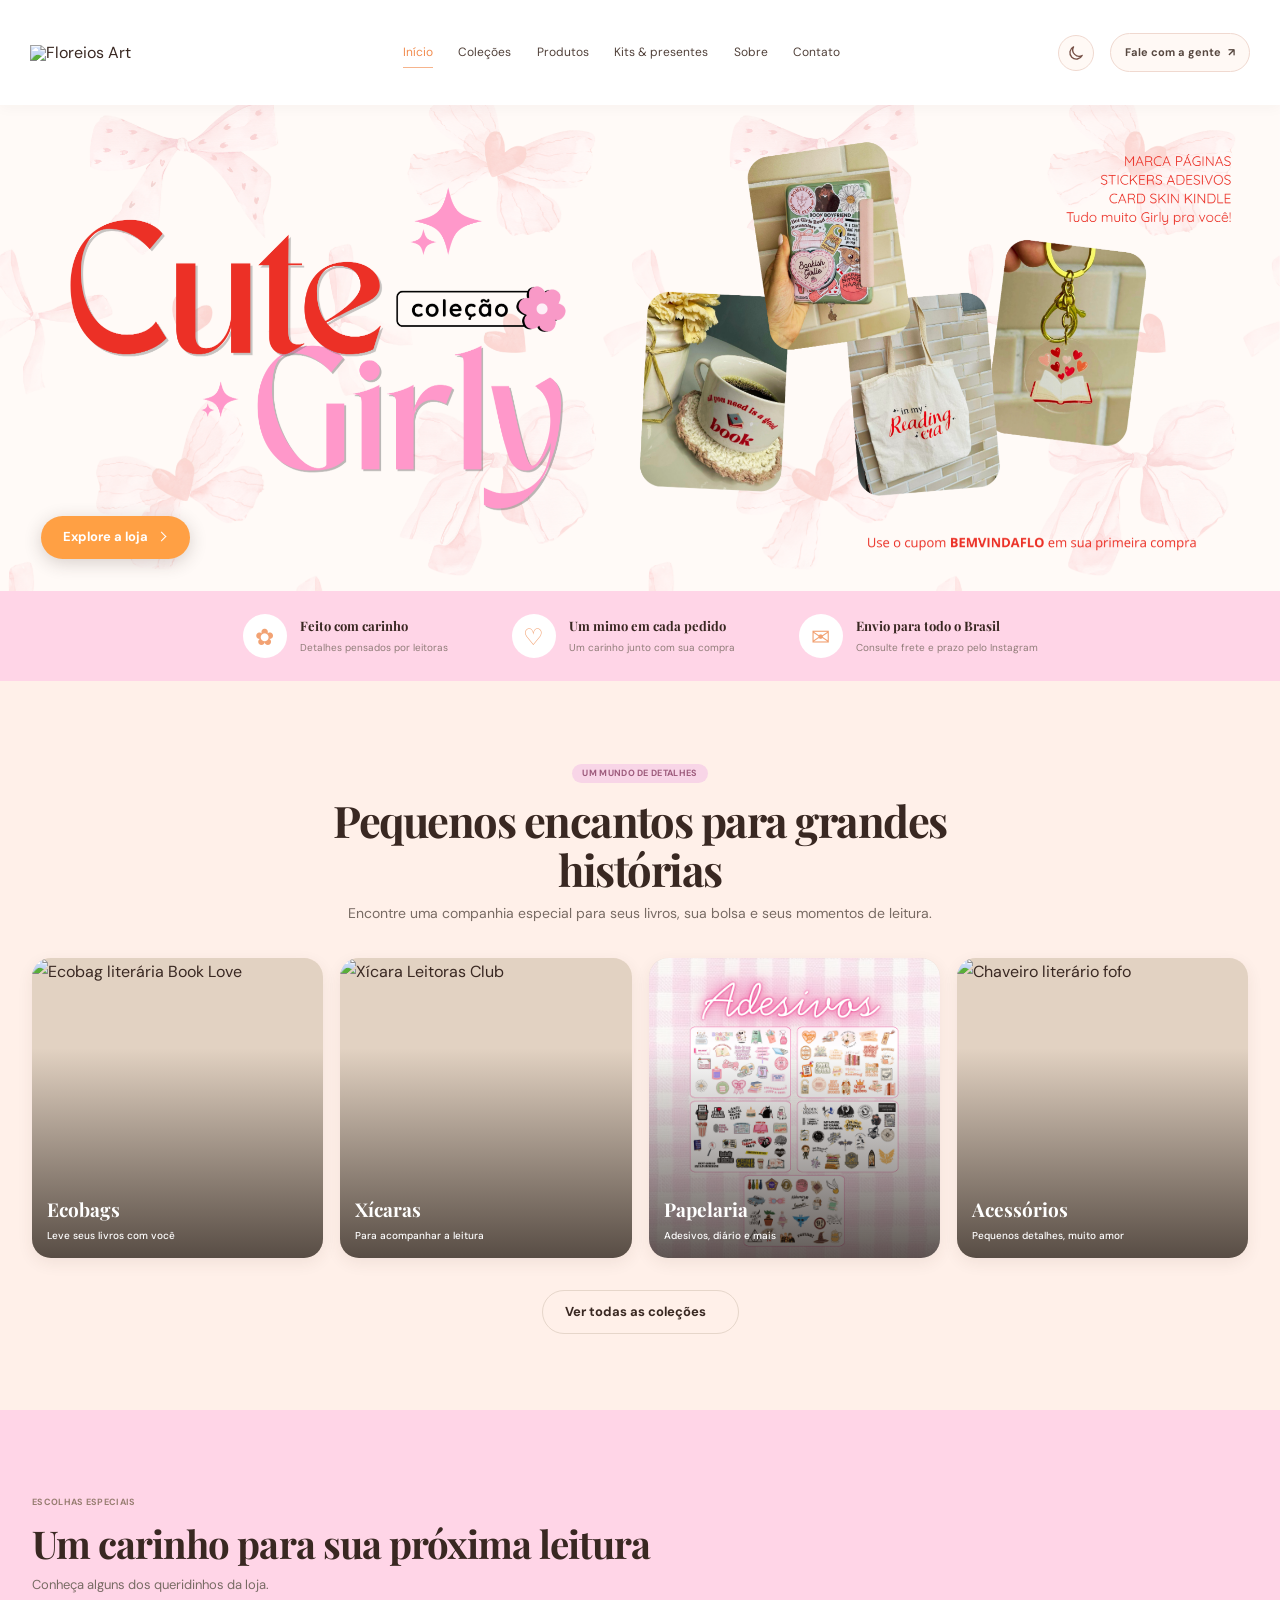
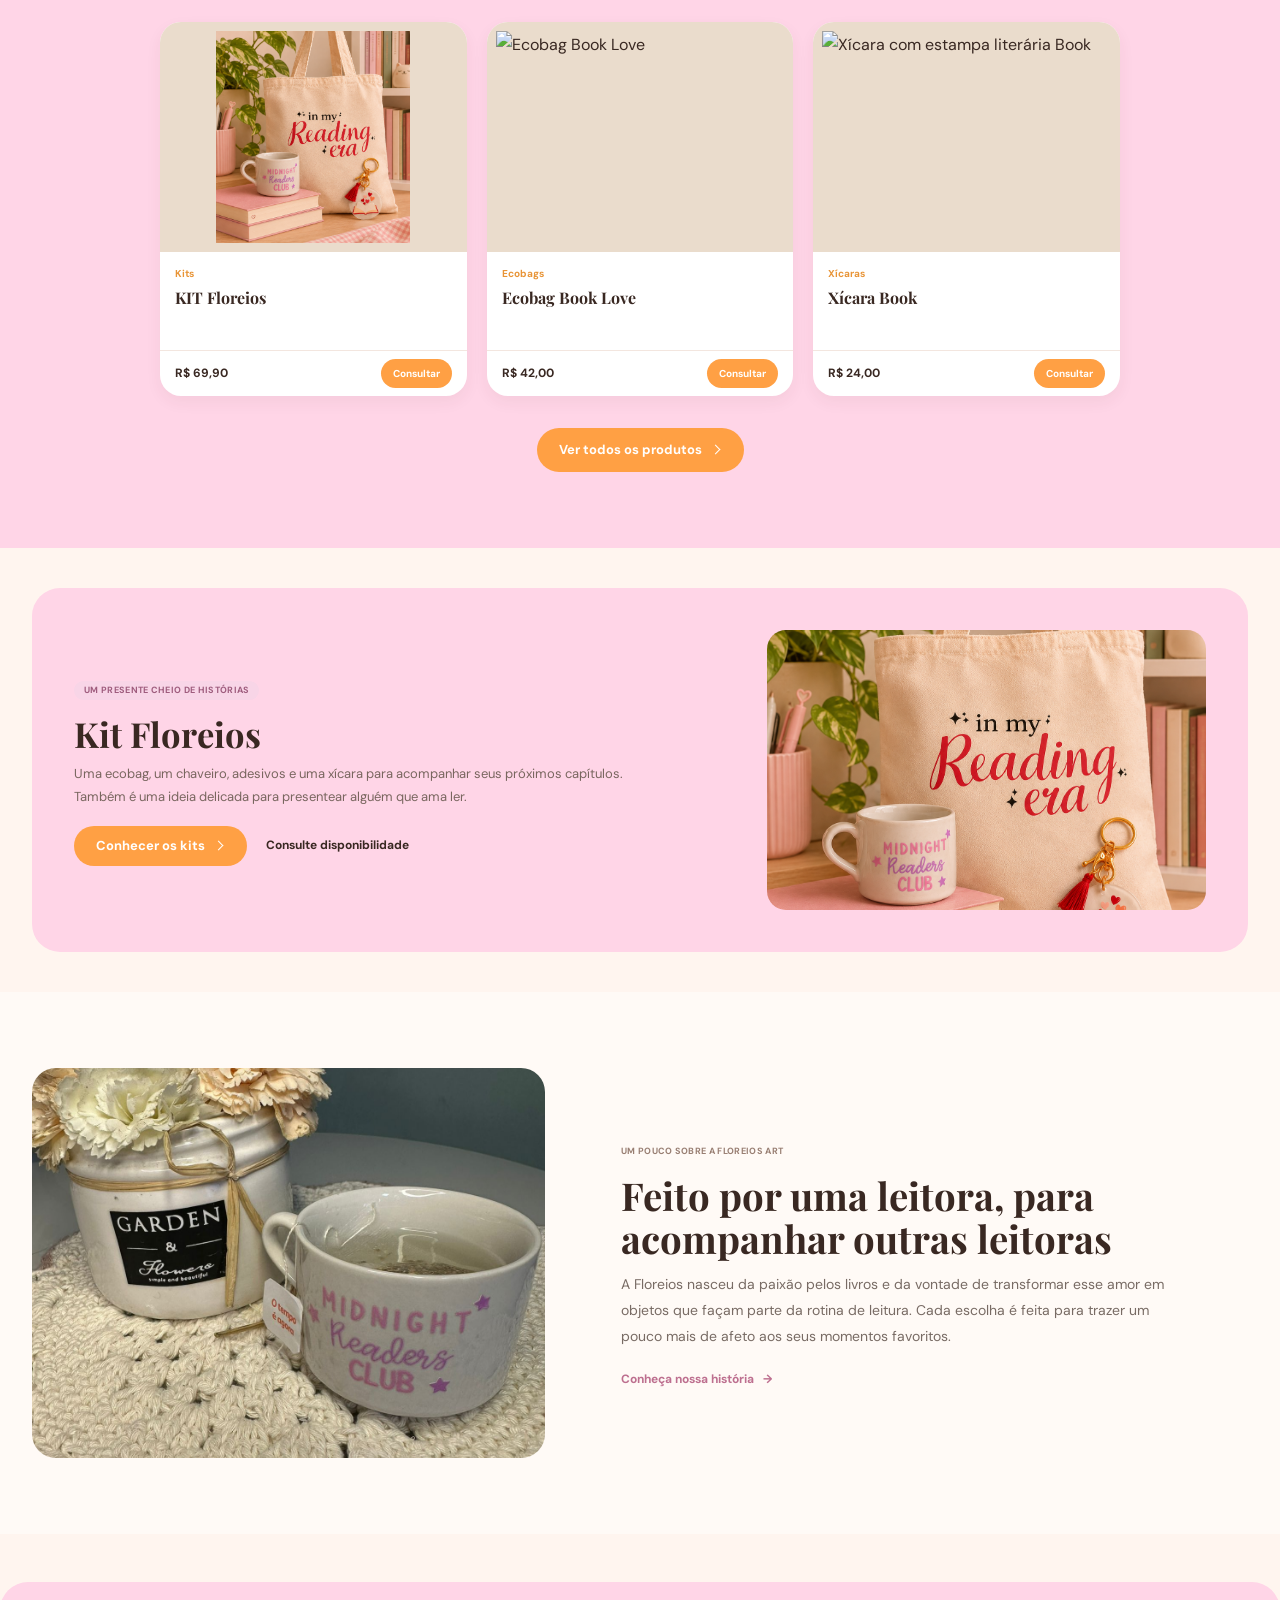
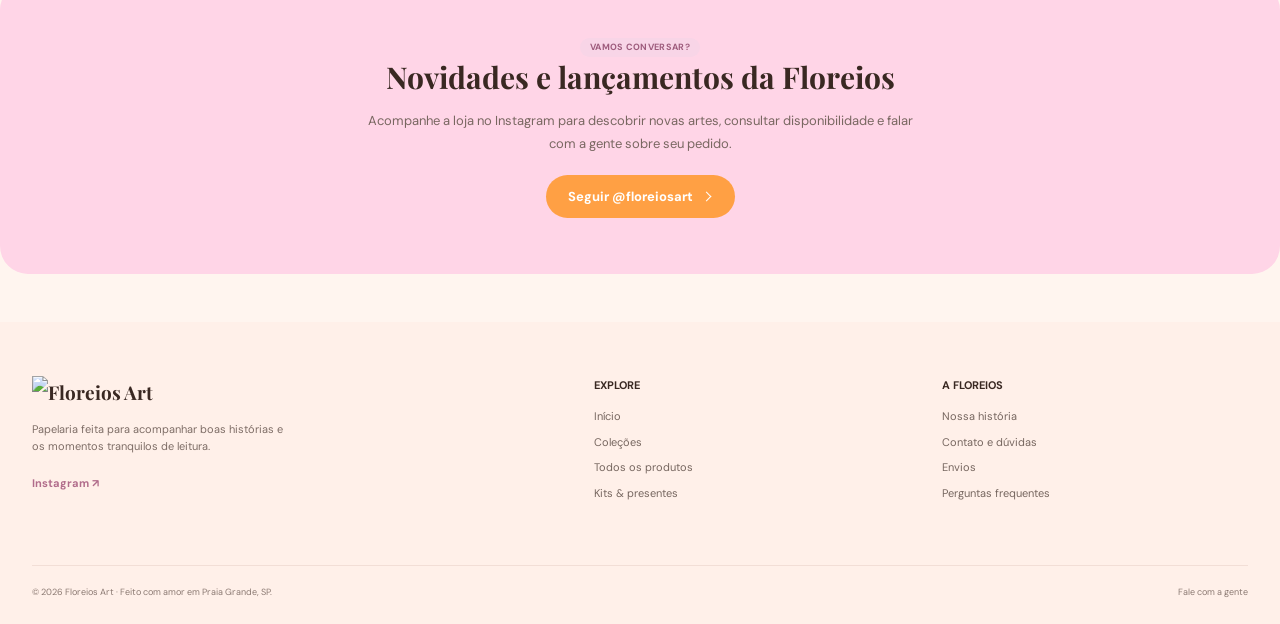
==== commit 9c5dff99: "Tema escuro" ====
--- a/index.html
+++ b/index.html
@@ -15,6 +15,7 @@
     href="https://fonts.googleapis.com/css2?family=DM+Sans:wght@400;500;600;700&family=Playfair+Display:wght@500;600;700&display=swap"
     rel="stylesheet">
   <link rel="stylesheet" href="style.css">
+  <script src="tema.js" defer></script>
   <script src="store.js" defer></script>
 </head>
 
@@ -140,4 +141,4 @@
   <script src="carousel.js" defer></script>
 </body>
 
-</html>+</html>
--- a/style.css
+++ b/style.css
@@ -1565,6 +1565,139 @@
 .faq-list details[open] summary::after { content: "−"; }
 .faq-list details p { max-width: 760px; margin: 0; padding: 0 32px 18px 0; color: #786b64; font-size: 12px; line-height: 1.8; }
 
+/* Alternância entre os temas claro e escuro */
+.theme-toggle {
+  display: inline-flex;
+  width: 36px;
+  height: 36px;
+  flex: 0 0 36px;
+  align-items: center;
+  justify-content: center;
+  padding: 0;
+  border: 1px solid #f0d9d0;
+  border-radius: 50%;
+  color: #775147;
+  background: #fff9f5;
+  cursor: pointer;
+  transition: color .2s ease, background .2s ease, border-color .2s ease, transform .2s ease;
+}
+.theme-toggle:hover { transform: translateY(-1px); border-color: #f3b5ce; background: #fff0f6; }
+.theme-toggle:focus-visible { outline: 2px solid #bd6f8f; outline-offset: 3px; }
+.theme-toggle svg { width: 18px; height: 18px; fill: none; stroke: currentColor; stroke-linecap: round; stroke-linejoin: round; stroke-width: 1.8; }
+.theme-toggle__sun { display: none; }
+
+body.tema-escuro {
+  --ink: #f6e9e3;
+  --muted: #c7b5ae;
+  --paper: #211b1b;
+  --cream: #302526;
+  --pink: #402d38;
+  --pink-deep: #d581ad;
+  --orange: #b96d35;
+  --green: #668b4c;
+  --white: #2b2323;
+  color-scheme: dark;
+}
+body.tema-escuro .theme-toggle { border-color: #66504a; color: #f1c779; background: #3b302f; }
+body.tema-escuro .theme-toggle:hover { border-color: #d58cac; background: #49333e; }
+body.tema-escuro .theme-toggle__moon { display: none; }
+body.tema-escuro .theme-toggle__sun { display: block; }
+body.tema-escuro .site-header,
+body.tema-escuro .product-card,
+body.tema-escuro .quote-card,
+body.tema-escuro .gift-grid article,
+body.tema-escuro .value-grid article,
+body.tema-escuro .catalog-search,
+body.tema-escuro .filter-label,
+body.tema-escuro .empty-state,
+body.tema-escuro .steps-grid article,
+body.tema-escuro .button-white,
+body.tema-escuro .newsletter input,
+body.tema-escuro .social-links a,
+body.tema-escuro .benefit-icon,
+body.tema-escuro .slider-arrows span { background-color: var(--white); }
+body.tema-escuro .home-collections,
+body.tema-escuro .page-intro,
+body.tema-escuro .collections,
+body.tema-escuro .testimonials,
+body.tema-escuro .gift-guide,
+body.tema-escuro .values-section,
+body.tema-escuro .faq-section { background-color: var(--cream); }
+body.tema-escuro .benefits,
+body.tema-escuro .home-favorites,
+body.tema-escuro .special-box,
+body.tema-escuro .newsletter,
+body.tema-escuro .catalog-help,
+body.tema-escuro .collection-bottom,
+body.tema-escuro .contact-note { background-color: var(--pink); }
+body.tema-escuro .home-story,
+body.tema-escuro .contact-card,
+body.tema-escuro .empty-state { background-color: #302727; }
+body.tema-escuro .site-footer { background-color: #2a2222; }
+body.tema-escuro .main-nav { background: transparent; }
+body.tema-escuro .main-nav a,
+body.tema-escuro .header-actions a,
+body.tema-escuro .header-contact,
+body.tema-escuro .button-outline,
+body.tema-escuro .faq-list summary,
+body.tema-escuro .kit-includes li,
+body.tema-escuro .social-links a { color: var(--ink); }
+body.tema-escuro .main-nav a:hover,
+body.tema-escuro .main-nav a.active { color: var(--orange); }
+body.tema-escuro .header-contact,
+body.tema-escuro .button-outline,
+body.tema-escuro .catalog-search,
+body.tema-escuro .filter-label,
+body.tema-escuro .gift-grid article,
+body.tema-escuro .value-grid article,
+body.tema-escuro .newsletter input,
+body.tema-escuro .faq-list details,
+body.tema-escuro .product-bottom,
+body.tema-escuro .footer-bottom { border-color: #50403d; }
+body.tema-escuro .header-contact { background: #382c2a; }
+body.tema-escuro .header-contact:hover { border-color: #8d5b70; background: #49333e; }
+body.tema-escuro .hero-copy > p,
+body.tema-escuro .hero-notes,
+body.tema-escuro .benefit small,
+body.tema-escuro .special-copy p,
+body.tema-escuro .about-copy > p,
+body.tema-escuro .about-stats span,
+body.tema-escuro .quote-card > p,
+body.tema-escuro .newsletter p,
+body.tema-escuro .newsletter > small,
+body.tema-escuro .footer-brand p,
+body.tema-escuro .footer-column a,
+body.tema-escuro .footer-bottom,
+body.tema-escuro .page-intro > p,
+body.tema-escuro .catalog-topline p,
+body.tema-escuro .catalog-note,
+body.tema-escuro .catalog-help p,
+body.tema-escuro .collection-bottom p,
+body.tema-escuro .collection-feature-copy p,
+body.tema-escuro .kit-detail-copy > p,
+body.tema-escuro .kit-detail-copy .muted-copy,
+body.tema-escuro .gift-grid p,
+body.tema-escuro .value-grid p,
+body.tema-escuro .story-page-copy p,
+body.tema-escuro .contact-card-copy > p,
+body.tema-escuro .contact-card-copy > small,
+body.tema-escuro .contact-note p,
+body.tema-escuro .steps-grid p,
+body.tema-escuro .faq-list details p { color: var(--muted); }
+body.tema-escuro .catalog-topline p,
+body.tema-escuro .breadcrumbs,
+body.tema-escuro .catalog-search input::placeholder { color: var(--muted); }
+body.tema-escuro .catalog-search input,
+body.tema-escuro .filter-label select { color: var(--ink); }
+body.tema-escuro .product-meta { color: var(--muted); }
+body.tema-escuro .eyebrow.pink { color: #f0b7d0; background: #513746; }
+body.tema-escuro .eyebrow.plain { color: #d5b2c0; }
+body.tema-escuro .button-orange { background: var(--orange); }
+body.tema-escuro .catalog-grid .product-image { background: #342927; }
+body.tema-escuro .product-bottom { border-top-color: #50403d; }
+body.tema-escuro .faq-list summary { color: var(--ink); }
+body.tema-escuro .footer-column strong { color: var(--ink); }
+
 @media (max-width: 1050px) {
   .site-header { gap: 15px; padding-inline: 22px; }
   .brand { flex-basis: 125px; }
@@ -1577,7 +1710,7 @@
   .site-header { position: relative; min-height: 0; flex-wrap: wrap; justify-content: center; gap: 0; padding: 10px 0 0; }
   .brand { flex: 0 0 auto; min-height: 54px; }
   .brand-name { width: 140px; }
-  .header-actions { position: absolute; top: 18px; right: 15px; }
+  .header-actions { position: absolute; top: 18px; right: 15px; left: 15px; justify-content: space-between; gap: 8px; }
   .header-contact { padding: 7px 9px; font-size: 9px; }
   .main-nav { flex: 1 0 100%; justify-content: flex-start; gap: 22px; overflow-x: auto; padding: 0 18px; scrollbar-width: none; white-space: nowrap; font-size: 11px; }
   .main-nav::-webkit-scrollbar { display: none; }
